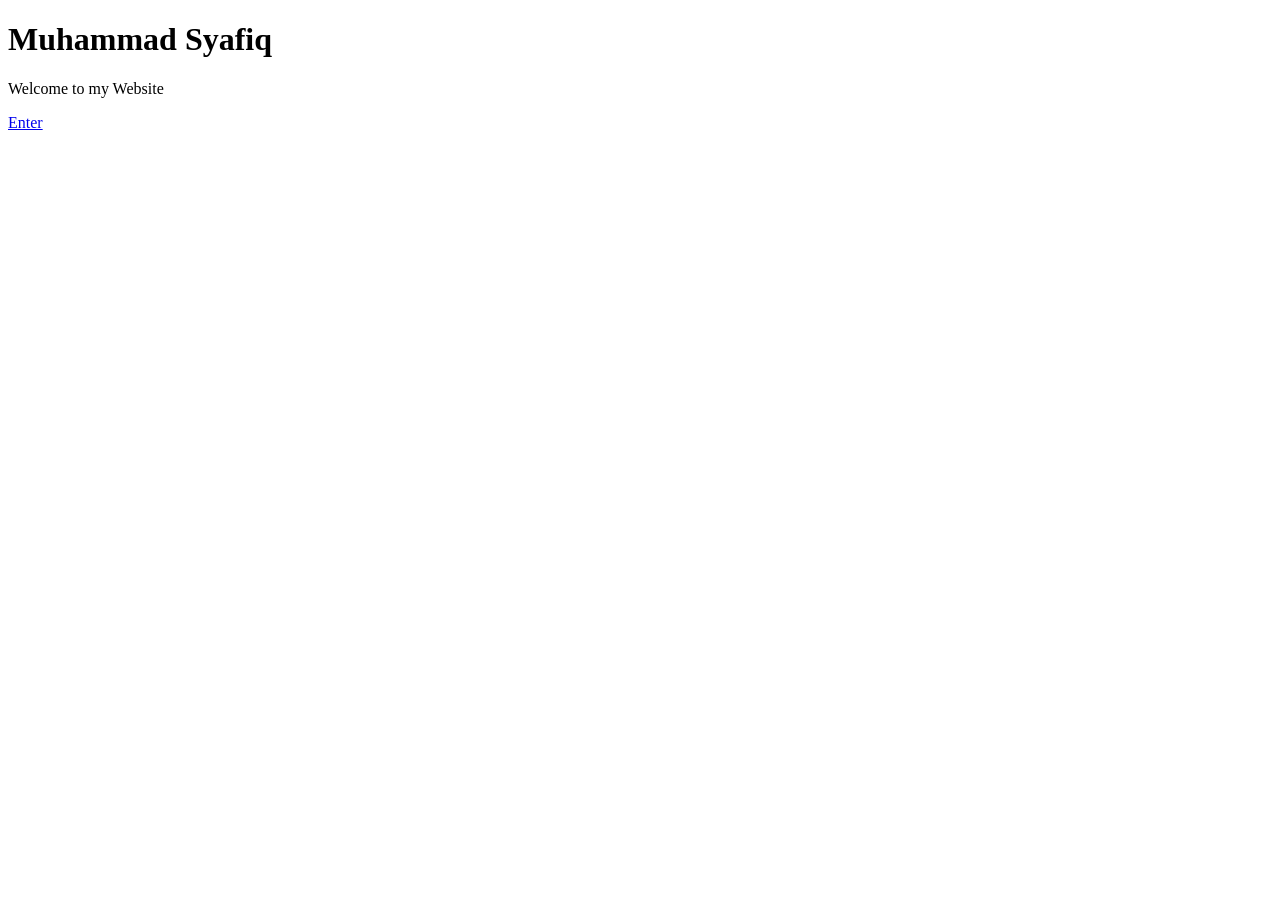
==== index.html @ 9716fb32 "create new portfolio" ====
<!DOCTYPE html>
<html lang="en">
<head>
    <meta charset="UTF-8">
    <meta name="viewport" content="width=device-width, initial-scale=1.0">
    <title>Portfolio Website</title>
</head>
<body>
    <h1>Muhammad Syafiq</h1>
    <p>Welcome to my Website</p>
    <a class="btn" href="myportfolio.html">Enter</a>
</body>
</html>
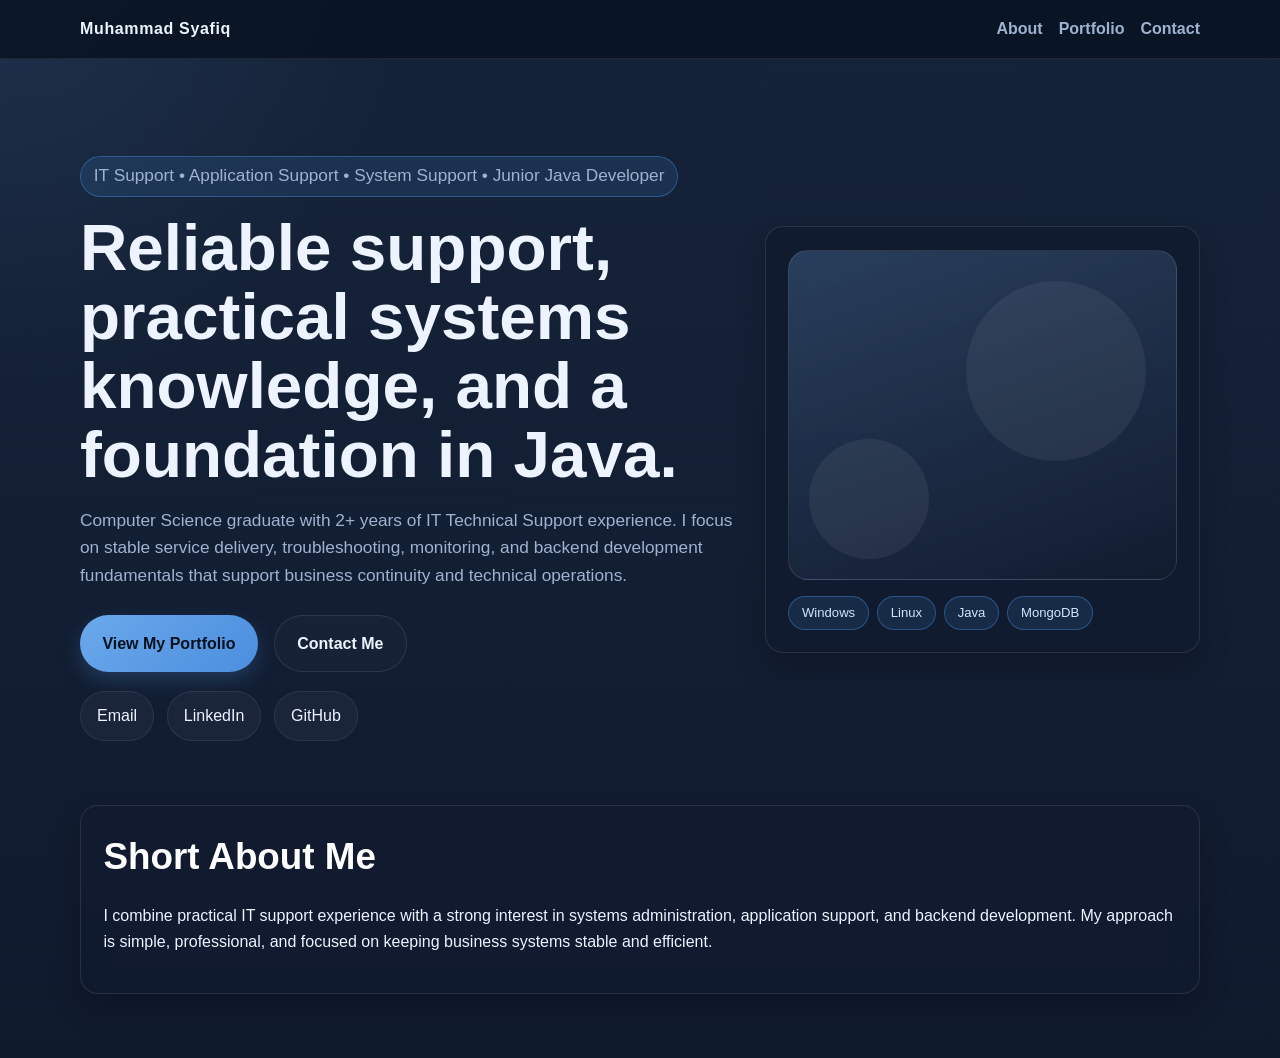
==== commit a45a70e6: "Update index.html and myportfolio.html, using copilot" ====
--- a/index.html
+++ b/index.html
@@ -3,11 +3,69 @@
 <head>
     <meta charset="UTF-8">
     <meta name="viewport" content="width=device-width, initial-scale=1.0">
-    <title>Portfolio Website</title>
+    <meta name="description" content="Personal portfolio landing page for Muhammad Syafiq, focused on IT support and Java backend development roles.">
+    <title>Muhammad Syafiq | Portfolio</title>
+    <link rel="stylesheet" href="assets/css/style.css">
 </head>
 <body>
-    <h1>Muhammad Syafiq</h1>
-    <p>Welcome to my Website</p>
-    <a class="btn" href="myportfolio.html">Enter</a>
+    <header class="site-header">
+        <div class="container navbar">
+            <a class="brand" href="index.html">Muhammad Syafiq</a>
+            <button class="menu-toggle" aria-label="Toggle navigation">Menu</button>
+            <ul class="nav-links">
+                <li><a href="#about">About</a></li>
+                <li><a href="myportfolio.html">Portfolio</a></li>
+                <li><a href="#contact">Contact</a></li>
+            </ul>
+        </div>
+    </header>
+
+    <main>
+        <section class="hero">
+            <div class="container hero-grid">
+                <div class="hero-copy reveal">
+                    <p class="badge">IT Support • Application Support • System Support • Junior Java Developer</p>
+                    <h1>Reliable support, practical systems knowledge, and a foundation in Java.</h1>
+                    <p>
+                        Computer Science graduate with 2+ years of IT Technical Support experience. I focus on
+                        stable service delivery, troubleshooting, monitoring, and backend development fundamentals
+                        that support business continuity and technical operations.
+                    </p>
+                    <div class="cta-row">
+                        <a class="btn btn-primary" href="myportfolio.html">View My Portfolio</a>
+                        <a class="btn btn-secondary" href="#contact">Contact Me</a>
+                    </div>
+                    <div class="contact-list" id="contact">
+                        <a class="contact-link" href="mailto:syafiqir99@gmail.com">Email</a>
+                        <a class="contact-link" href="https://www.linkedin.com" target="_blank" rel="noreferrer">LinkedIn</a>
+                        <a class="contact-link" href="https://github.com" target="_blank" rel="noreferrer">GitHub</a>
+                    </div>
+                </div>
+
+                <div class="hero-card glass-card reveal">
+                    <div class="hero-visual" aria-hidden="true"></div>
+                    <div class="badge-row" style="margin-top: 1rem;">
+                        <span class="badge">Windows</span>
+                        <span class="badge">Linux</span>
+                        <span class="badge">Java</span>
+                        <span class="badge">MongoDB</span>
+                    </div>
+                </div>
+            </div>
+        </section>
+
+        <section id="about" class="container reveal" style="padding-bottom: 4rem;">
+            <div class="glass-card profile-card">
+                <h2 class="section-title">Short About Me</h2>
+                <p>
+                    I combine practical IT support experience with a strong interest in systems administration,
+                    application support, and backend development. My approach is simple, professional, and focused on
+                    keeping business systems stable and efficient.
+                </p>
+            </div>
+        </section>
+    </main>
+
+    <script src="assets/js/script.js"></script>
 </body>
 </html>
--- a/assets/css/style.css
+++ b/assets/css/style.css
@@ -0,0 +1,470 @@
+/* ==============================================================
+   Theme and layout foundation
+============================================================== */
+:root {
+    --bg: #101a2d;
+    --bg-soft: #16243b;
+    --card: rgba(18, 27, 47, 0.76);
+    --card-strong: rgba(18, 27, 47, 0.92);
+    --text: #edf4ff;
+    --muted: #9fb2d0;
+    --primary: #74b8ff;
+    --primary-strong: #4f94e8;
+    --border: rgba(255, 255, 255, 0.1);
+    --shadow: 0 14px 30px rgba(0, 0, 0, 0.2);
+    --radius: 18px;
+}
+
+* {
+    box-sizing: border-box;
+}
+
+html {
+    scroll-behavior: smooth;
+}
+
+body {
+    margin: 0;
+    font-family: "Segoe UI", Tahoma, Geneva, Verdana, sans-serif;
+    background:
+        radial-gradient(circle at top left, rgba(116, 184, 255, 0.09), transparent 24%),
+        linear-gradient(180deg, #152339 0%, var(--bg) 100%);
+    color: var(--text);
+    line-height: 1.6;
+}
+
+img {
+    max-width: 100%;
+    display: block;
+}
+
+a {
+    color: inherit;
+    text-decoration: none;
+}
+
+.container {
+    width: min(1120px, calc(100% - 2rem));
+    margin: 0 auto;
+}
+
+/* ==============================================================
+   Shared reusable components
+============================================================== */
+.glass-card {
+    background: var(--card);
+    border: 1px solid var(--border);
+    border-radius: var(--radius);
+    box-shadow: var(--shadow);
+    backdrop-filter: blur(14px);
+    -webkit-backdrop-filter: blur(14px);
+}
+
+.section-title {
+    font-size: clamp(1.7rem, 3vw, 2.3rem);
+    margin-bottom: 0.8rem;
+    color: #ffffff;
+}
+
+.section-subtitle {
+    color: var(--muted);
+    margin-bottom: 2rem;
+}
+
+/* ==============================================================
+   Landing page styling
+============================================================== */
+.site-header {
+    position: sticky;
+    top: 0;
+    z-index: 50;
+    background: rgba(7, 17, 31, 0.78);
+    backdrop-filter: blur(12px);
+    border-bottom: 1px solid rgba(255, 255, 255, 0.08);
+}
+
+.navbar {
+    display: flex;
+    align-items: center;
+    justify-content: space-between;
+    gap: 1rem;
+    padding: 1rem 0;
+}
+
+.brand {
+    font-weight: 700;
+    letter-spacing: 0.04em;
+}
+
+.nav-links {
+    display: flex;
+    gap: 1rem;
+    list-style: none;
+    margin: 0;
+    padding: 0;
+}
+
+.nav-links a {
+    color: var(--muted);
+    font-weight: 600;
+    transition: color 0.2s ease;
+}
+
+.nav-links a:hover,
+.nav-links a:focus-visible {
+    color: var(--primary);
+}
+
+.menu-toggle {
+    display: none;
+    background: transparent;
+    border: 1px solid var(--border);
+    color: var(--text);
+    border-radius: 10px;
+    padding: 0.45rem 0.7rem;
+}
+
+.hero {
+    position: relative;
+    overflow: hidden;
+    padding: 5rem 0 4rem;
+}
+
+.hero-grid {
+    display: grid;
+    grid-template-columns: 1.2fr 0.8fr;
+    gap: 2rem;
+    align-items: center;
+}
+
+.hero-copy h1 {
+    font-size: clamp(2.4rem, 6vw, 4.1rem);
+    line-height: 1.05;
+    margin: 0 0 1rem;
+}
+
+.hero-copy p {
+    color: var(--muted);
+    max-width: 700px;
+    font-size: 1.08rem;
+}
+
+.cta-row {
+    display: flex;
+    flex-wrap: wrap;
+    gap: 1rem;
+    margin-top: 1.6rem;
+}
+
+.btn {
+    display: inline-flex;
+    align-items: center;
+    justify-content: center;
+    padding: 0.9rem 1.4rem;
+    border-radius: 999px;
+    font-weight: 700;
+    transition: transform 0.2s ease, box-shadow 0.2s ease, background 0.2s ease;
+}
+
+.btn-primary {
+    background: linear-gradient(135deg, rgba(116, 184, 255, 0.9), rgba(79, 148, 232, 0.95));
+    color: #07111d;
+    box-shadow: 0 8px 20px rgba(79, 148, 232, 0.24);
+}
+
+.btn-secondary {
+    border: 1px solid var(--border);
+    color: var(--text);
+    background: rgba(255, 255, 255, 0.02);
+}
+
+.btn:hover,
+.btn:focus-visible {
+    transform: translateY(-2px);
+}
+
+.hero-card {
+    padding: 1.4rem;
+}
+
+.hero-card .badge-row,
+.project-tags,
+.cert-badges {
+    display: flex;
+    flex-wrap: wrap;
+    gap: 0.5rem;
+}
+
+.badge,
+.tag,
+.cert-tag {
+    display: inline-block;
+    border: 1px solid rgba(78, 161, 255, 0.35);
+    background: rgba(78, 161, 255, 0.12);
+    color: #cfe6ff;
+    border-radius: 999px;
+    padding: 0.35rem 0.8rem;
+    font-size: 0.82rem;
+}
+
+.hero-visual {
+    height: 330px;
+    border-radius: 20px;
+    background:
+        linear-gradient(160deg, rgba(116, 184, 255, 0.2), rgba(16, 26, 45, 0.55)),
+        rgba(255, 255, 255, 0.02);
+    border: 1px solid var(--border);
+    position: relative;
+    overflow: hidden;
+}
+
+.hero-visual::before,
+.hero-visual::after {
+    content: "";
+    position: absolute;
+    border-radius: 50%;
+    background: rgba(255, 255, 255, 0.06);
+    animation: float 10s ease-in-out infinite;
+}
+
+.hero-visual::before {
+    width: 180px;
+    height: 180px;
+    top: 30px;
+    right: 30px;
+}
+
+.hero-visual::after {
+    width: 120px;
+    height: 120px;
+    left: 20px;
+    bottom: 20px;
+    animation-delay: -3s;
+}
+
+.contact-list {
+    display: flex;
+    gap: 0.8rem;
+    flex-wrap: wrap;
+    margin-top: 1.2rem;
+}
+
+.contact-link {
+    padding: 0.7rem 1rem;
+    border-radius: 999px;
+    background: rgba(255, 255, 255, 0.04);
+    border: 1px solid rgba(255, 255, 255, 0.08);
+    color: var(--text);
+}
+
+/* Portfolio page */
+.page-layout {
+    padding: 2rem 0 4rem;
+}
+
+.profile-intro {
+    display: grid;
+    grid-template-columns: 0.8fr 1.2fr;
+    gap: 1.5rem;
+    align-items: stretch;
+    margin-bottom: 2rem;
+}
+
+.profile-card,
+.info-card,
+.timeline-card,
+.project-card,
+.cert-card,
+.skill-card {
+    padding: 1.4rem;
+}
+
+.profile-card {
+    min-height: 100%;
+}
+
+.profile-placeholder {
+    width: 100%;
+    min-height: 250px;
+    border-radius: 18px;
+    background: linear-gradient(135deg, rgba(78, 161, 255, 0.35), rgba(255, 255, 255, 0.06));
+    border: 1px solid var(--border);
+    display: grid;
+    place-items: center;
+    color: var(--text);
+    font-size: 1.1rem;
+}
+
+.two-column {
+    display: grid;
+    grid-template-columns: repeat(2, minmax(0, 1fr));
+    gap: 1.5rem;
+    margin-bottom: 2rem;
+}
+
+.skills-grid {
+    display: grid;
+    gap: 1rem;
+}
+
+.skill-row {
+    display: grid;
+    gap: 0.4rem;
+}
+
+.skill-meta {
+    display: flex;
+    justify-content: space-between;
+    gap: 1rem;
+    color: var(--muted);
+    font-size: 0.92rem;
+}
+
+.plain-list {
+    margin: 0;
+    padding-left: 1.2rem;
+    color: var(--muted);
+}
+
+.plain-list li + li {
+    margin-top: 0.45rem;
+}
+
+.timeline {
+    position: relative;
+    display: grid;
+    gap: 1rem;
+}
+
+.timeline::before {
+    content: "";
+    position: absolute;
+    left: 16px;
+    top: 0;
+    bottom: 0;
+    width: 2px;
+    background: rgba(78, 161, 255, 0.45);
+}
+
+.timeline-item {
+    position: relative;
+    padding-left: 2.6rem;
+}
+
+.timeline-item::before {
+    content: "";
+    position: absolute;
+    left: 9px;
+    top: 0.9rem;
+    width: 15px;
+    height: 15px;
+    border-radius: 50%;
+    background: var(--primary);
+    box-shadow: 0 0 0 4px rgba(78, 161, 255, 0.18);
+}
+
+.timeline-card h3,
+.project-card h3,
+.cert-card h3,
+.profile-card h2,
+.skill-card h2,
+.info-card h2 {
+    margin-top: 0;
+}
+
+.project-grid,
+.cert-grid {
+    display: grid;
+    grid-template-columns: repeat(2, minmax(0, 1fr));
+    gap: 1.5rem;
+}
+
+.project-preview {
+    min-height: 220px;
+    border-radius: 16px;
+    background:
+        linear-gradient(135deg, rgba(78, 161, 255, 0.4), rgba(255, 255, 255, 0.05)),
+        rgba(255, 255, 255, 0.02);
+    border: 1px solid var(--border);
+    display: grid;
+    place-items: center;
+    margin-bottom: 1rem;
+    color: #dceaff;
+    font-weight: 700;
+}
+
+.project-card:hover,
+.cert-card:hover,
+.timeline-card:hover,
+.skill-card:hover,
+.profile-card:hover,
+.info-card:hover {
+    transform: translateY(-4px);
+    transition: transform 0.2s ease;
+}
+
+.contact-grid {
+    display: grid;
+    grid-template-columns: repeat(3, minmax(0, 1fr));
+    gap: 1rem;
+}
+
+.contact-card {
+    text-align: center;
+    padding: 1.2rem;
+}
+
+.footer-note {
+    text-align: center;
+    color: var(--muted);
+    padding: 2rem 0 1rem;
+}
+
+/* Simple static reveal fallback */
+.reveal {
+    opacity: 1;
+    transform: none;
+}
+
+/* Responsive layout */
+@media (max-width: 860px) {
+    .hero-grid,
+    .profile-intro,
+    .two-column,
+    .project-grid,
+    .cert-grid,
+    .contact-grid {
+        grid-template-columns: 1fr;
+    }
+
+    .menu-toggle {
+        display: inline-flex;
+    }
+
+    .nav-links {
+        position: absolute;
+        top: 72px;
+        right: 1rem;
+        display: none;
+        flex-direction: column;
+        width: min(260px, calc(100vw - 2rem));
+        padding: 1rem;
+        border-radius: 16px;
+        background: rgba(12, 22, 40, 0.96);
+        border: 1px solid var(--border);
+    }
+
+    .nav-links.open {
+        display: flex;
+    }
+}
+
+@keyframes float {
+    0%,
+    100% {
+        transform: translateY(0px);
+    }
+    50% {
+        transform: translateY(-14px);
+    }
+}
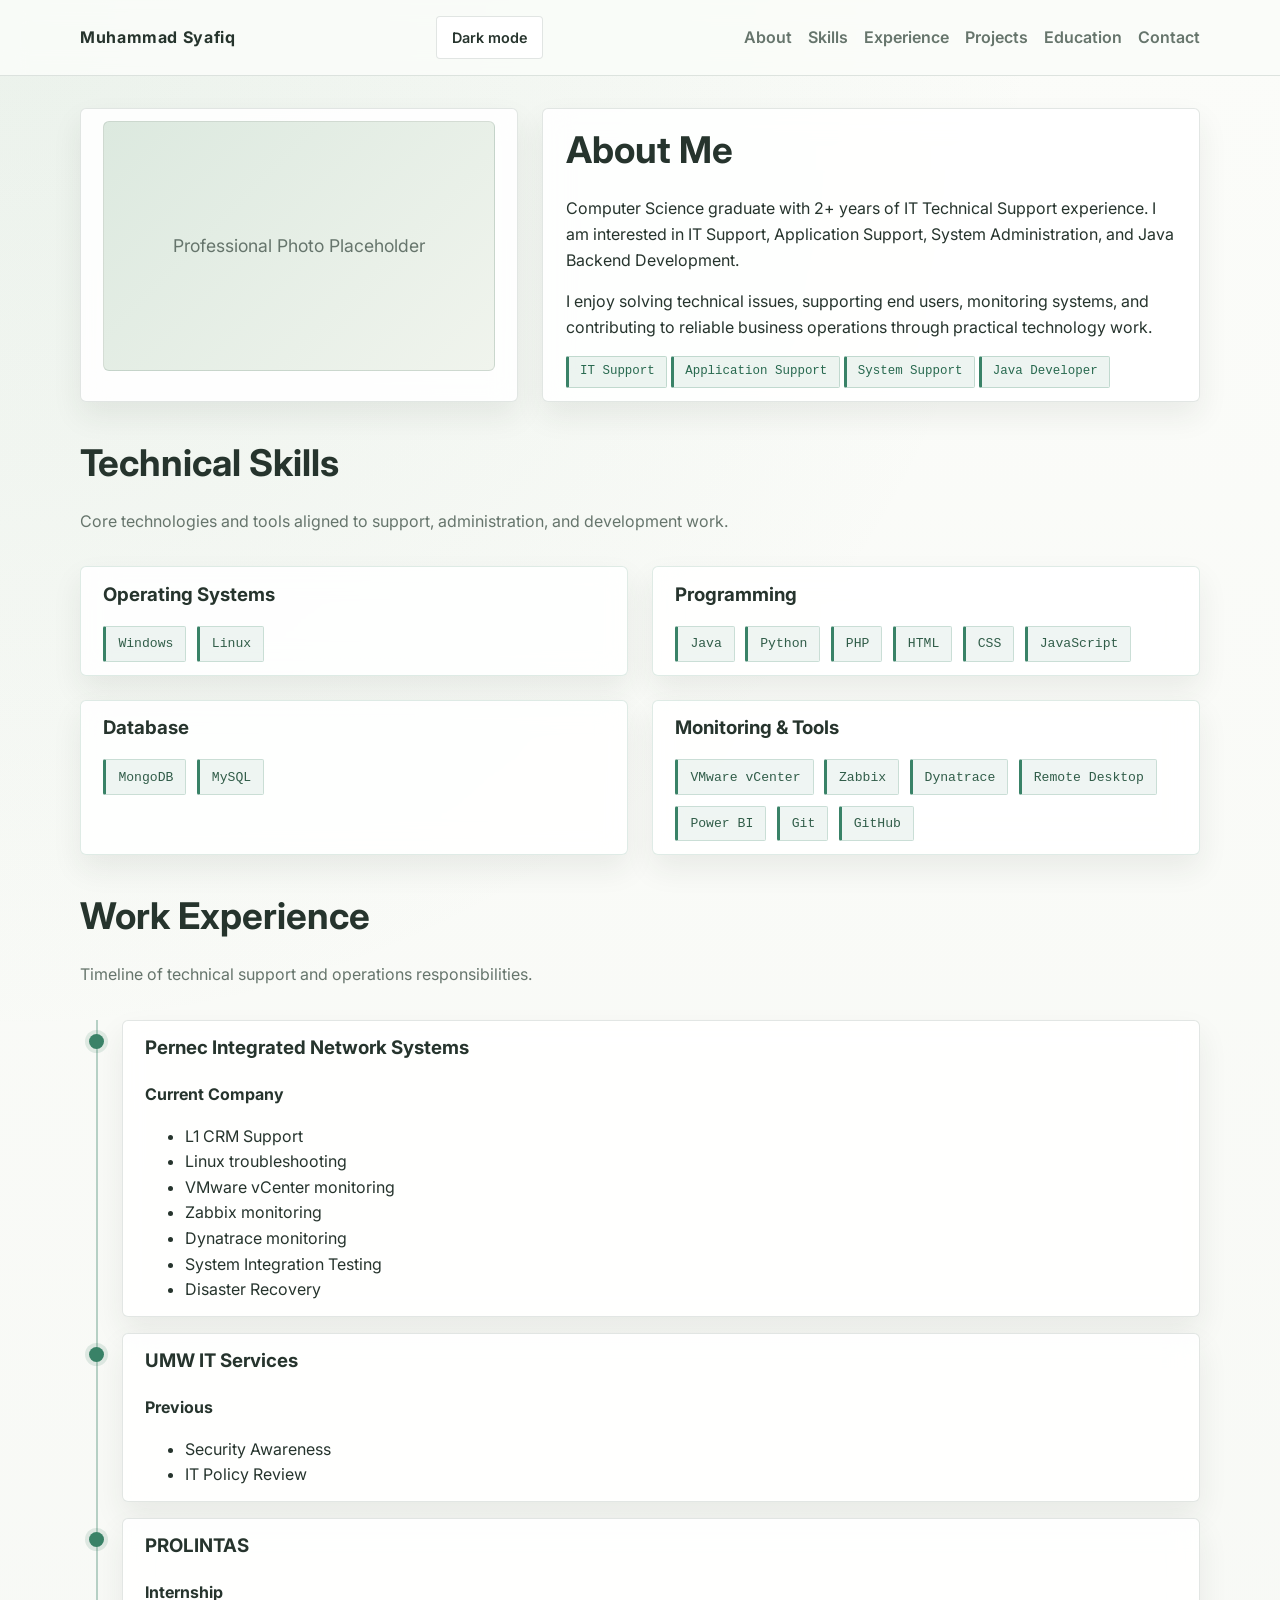
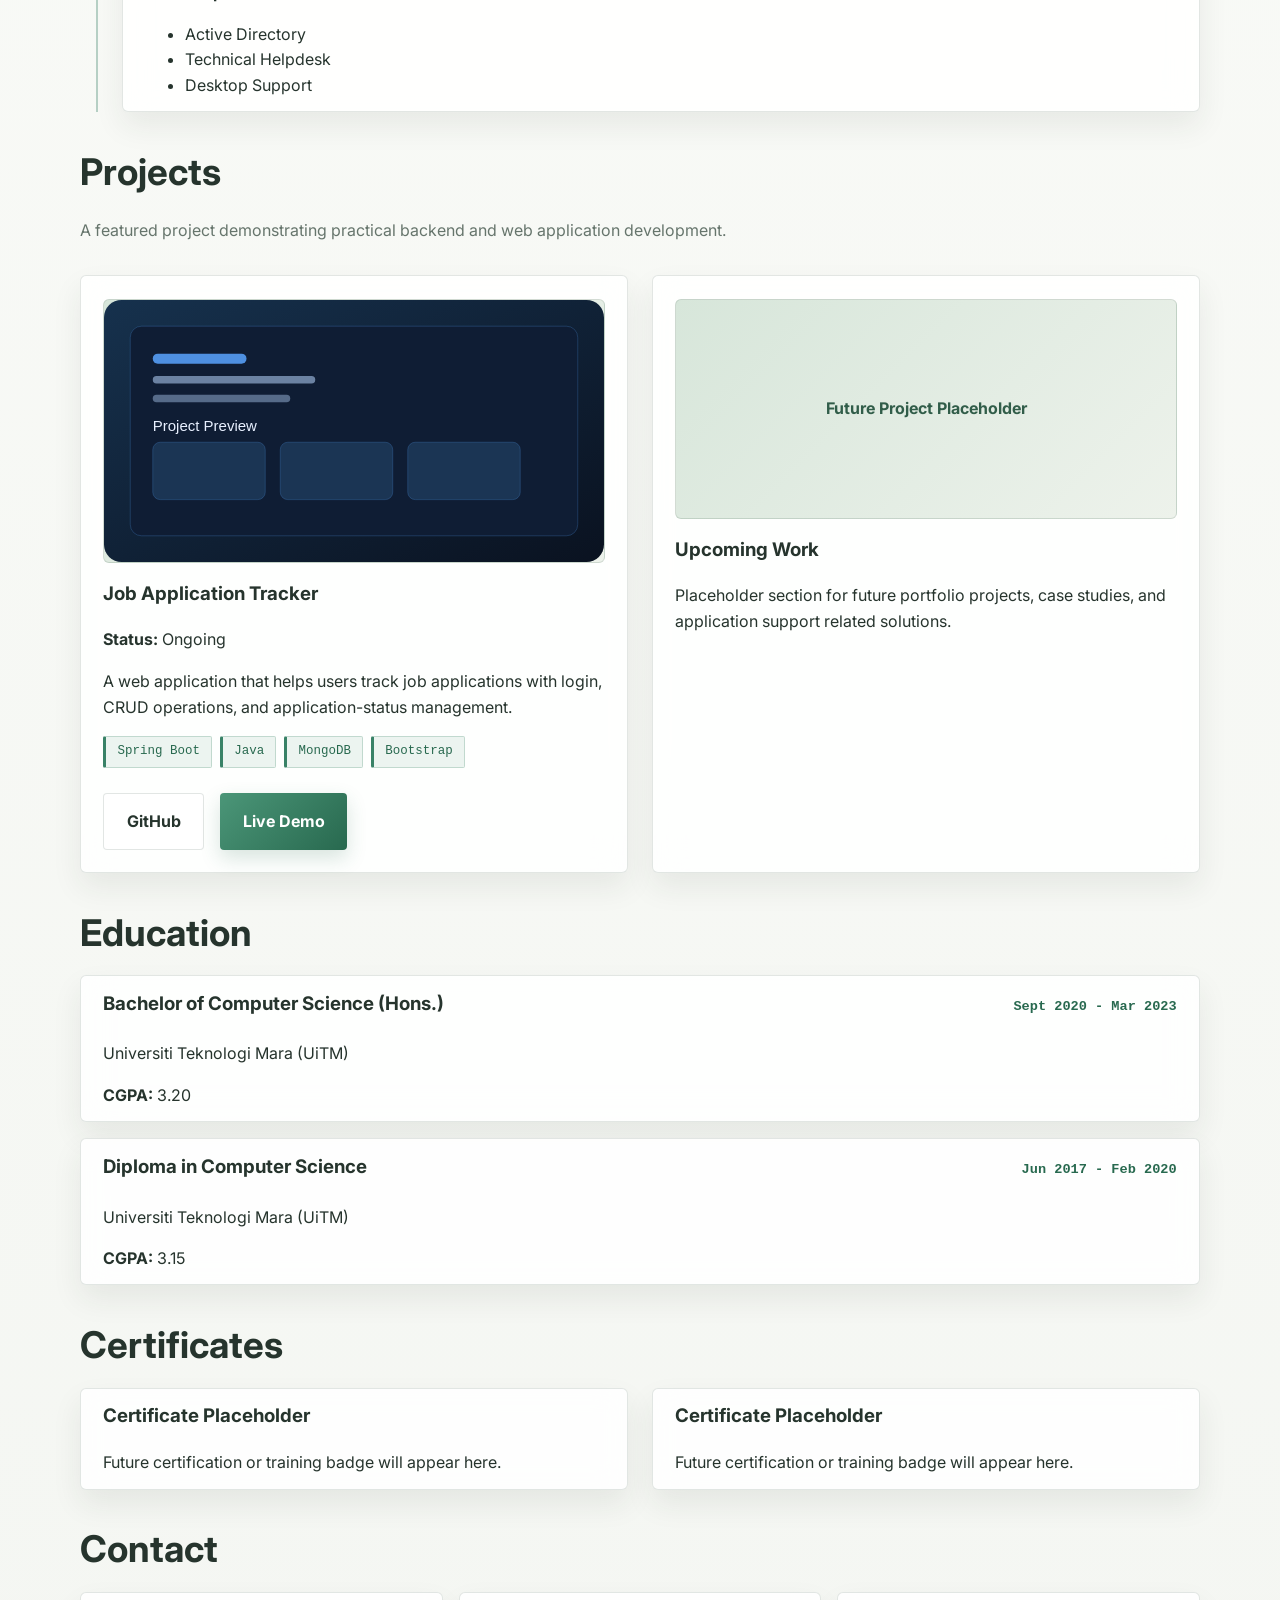
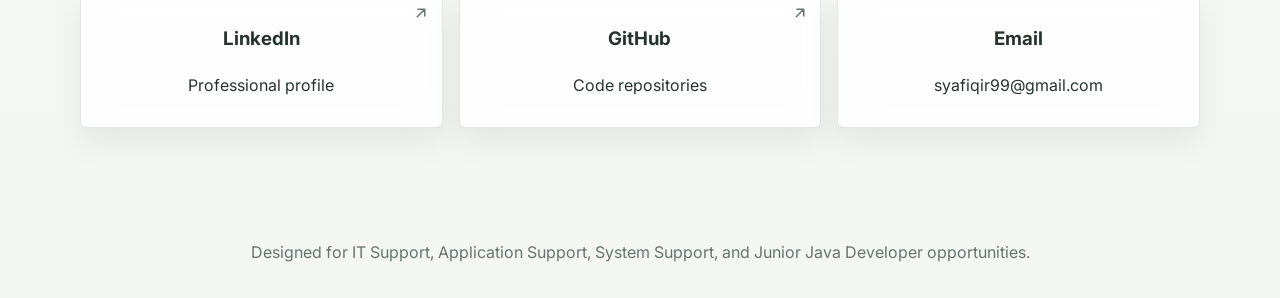
==== commit 01efc981: "Redesign portfolio: light theme, dark mode toggle, Inter font, education details, contact links Co-a" ====
--- a/index.html
+++ b/index.html
@@ -3,69 +3,15 @@
 <head>
     <meta charset="UTF-8">
     <meta name="viewport" content="width=device-width, initial-scale=1.0">
-    <meta name="description" content="Personal portfolio landing page for Muhammad Syafiq, focused on IT support and Java backend development roles.">
+    <meta http-equiv="refresh" content="0; url=myportfolio.html">
+    <meta name="description" content="Muhammad Syafiq's IT support and software development portfolio.">
     <title>Muhammad Syafiq | Portfolio</title>
-    <link rel="stylesheet" href="assets/css/style.css">
+    <link rel="canonical" href="myportfolio.html">
+    <script>
+        window.location.replace("myportfolio.html");
+    </script>
 </head>
 <body>
-    <header class="site-header">
-        <div class="container navbar">
-            <a class="brand" href="index.html">Muhammad Syafiq</a>
-            <button class="menu-toggle" aria-label="Toggle navigation">Menu</button>
-            <ul class="nav-links">
-                <li><a href="#about">About</a></li>
-                <li><a href="myportfolio.html">Portfolio</a></li>
-                <li><a href="#contact">Contact</a></li>
-            </ul>
-        </div>
-    </header>
-
-    <main>
-        <section class="hero">
-            <div class="container hero-grid">
-                <div class="hero-copy reveal">
-                    <p class="badge">IT Support • Application Support • System Support • Junior Java Developer</p>
-                    <h1>Reliable support, practical systems knowledge, and a foundation in Java.</h1>
-                    <p>
-                        Computer Science graduate with 2+ years of IT Technical Support experience. I focus on
-                        stable service delivery, troubleshooting, monitoring, and backend development fundamentals
-                        that support business continuity and technical operations.
-                    </p>
-                    <div class="cta-row">
-                        <a class="btn btn-primary" href="myportfolio.html">View My Portfolio</a>
-                        <a class="btn btn-secondary" href="#contact">Contact Me</a>
-                    </div>
-                    <div class="contact-list" id="contact">
-                        <a class="contact-link" href="mailto:syafiqir99@gmail.com">Email</a>
-                        <a class="contact-link" href="https://www.linkedin.com" target="_blank" rel="noreferrer">LinkedIn</a>
-                        <a class="contact-link" href="https://github.com" target="_blank" rel="noreferrer">GitHub</a>
-                    </div>
-                </div>
-
-                <div class="hero-card glass-card reveal">
-                    <div class="hero-visual" aria-hidden="true"></div>
-                    <div class="badge-row" style="margin-top: 1rem;">
-                        <span class="badge">Windows</span>
-                        <span class="badge">Linux</span>
-                        <span class="badge">Java</span>
-                        <span class="badge">MongoDB</span>
-                    </div>
-                </div>
-            </div>
-        </section>
-
-        <section id="about" class="container reveal" style="padding-bottom: 4rem;">
-            <div class="glass-card profile-card">
-                <h2 class="section-title">Short About Me</h2>
-                <p>
-                    I combine practical IT support experience with a strong interest in systems administration,
-                    application support, and backend development. My approach is simple, professional, and focused on
-                    keeping business systems stable and efficient.
-                </p>
-            </div>
-        </section>
-    </main>
-
-    <script src="assets/js/script.js"></script>
+    <p>Opening the portfolio… <a href="myportfolio.html">Continue to Muhammad Syafiq's portfolio</a>.</p>
 </body>
-</html>+</html>
